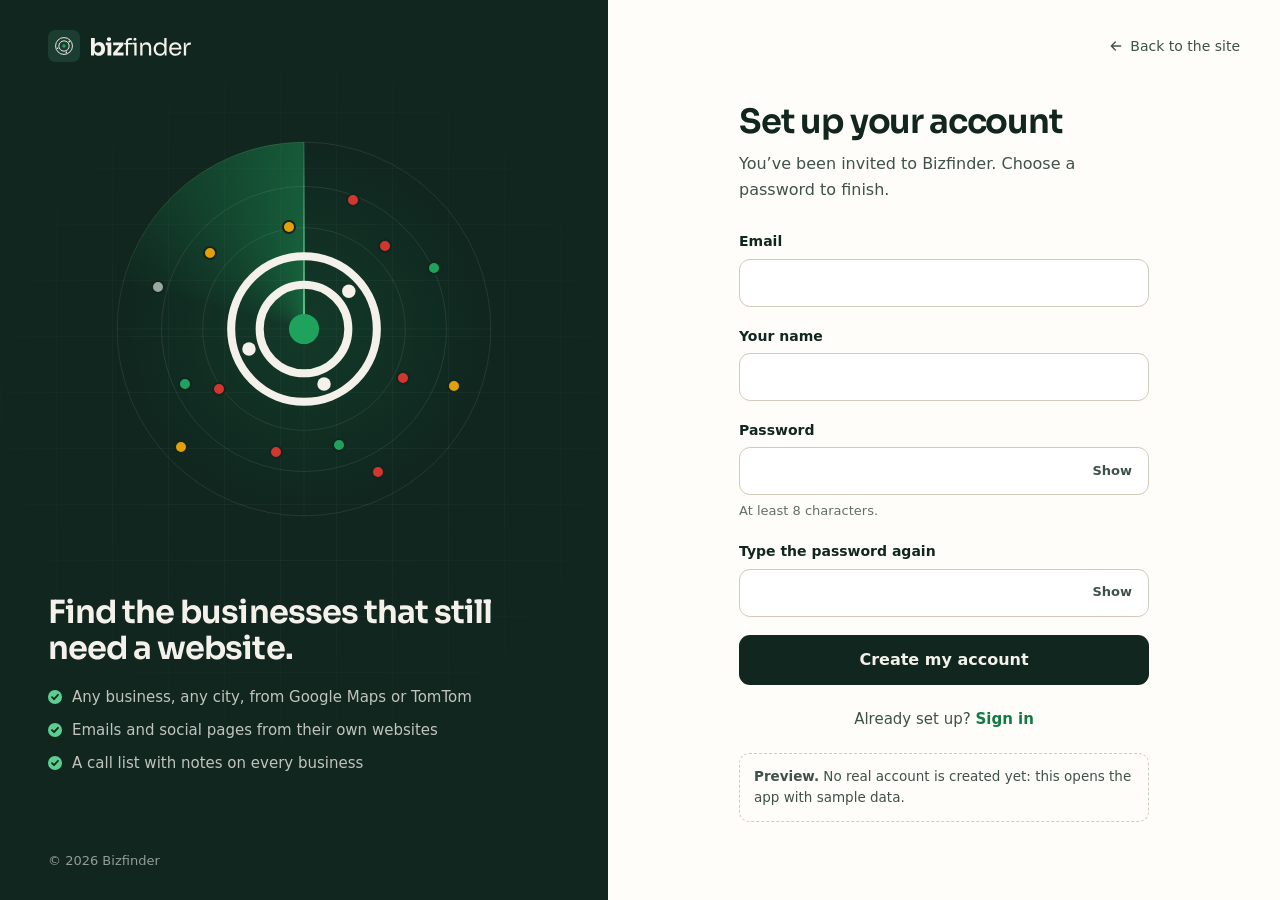
==== accept-invite.html @ 0b0bac40 "init commit" ====
<!doctype html>
<html lang="en">
  <head>
    <meta charset="utf-8" />
    <meta name="viewport" content="width=device-width, initial-scale=1" />
    <title>Set up your account · Bizfinder</title>
    <meta name="description" content="Finish setting up your Bizfinder account." />
    <meta name="theme-color" content="#10261f" />
    <link rel="icon" href="assets/favicon.svg" type="image/svg+xml" />
    <link rel="apple-touch-icon" href="assets/apple-touch-icon.png" />
    <link rel="preload" href="assets/sora-latin-wght-normal.woff2" as="font" type="font/woff2" crossorigin />
    <link rel="stylesheet" href="styles.css" />
    <script>
      document.documentElement.classList.add('js');
    </script>
    <script src="auth.js"></script>
    <script src="forms.js" defer></script>
  </head>
  <body class="auth-page">
    <!-- Shapes reused on the page -->
    <svg width="0" height="0" style="position: absolute" aria-hidden="true">
      <defs>
        <symbol id="wordmark" viewBox="5 -59 322 61"><path fill="currentColor" d="M31.16 1.37Q26.07 1.37 22.19 -0.8Q18.32 -2.96 16.11 -7.07Q13.91 -11.17 13.76 -17.1H15.2V0H5.55V-55.48H17.71V-27.28L14.82 -23.64Q15.05 -29.94 17.21 -34.24Q19.38 -38.53 23.18 -40.7Q26.98 -42.86 31.84 -42.86Q36.1 -42.86 39.56 -41.31Q43.02 -39.75 45.45 -36.9Q47.88 -34.05 49.21 -30.17Q50.54 -26.3 50.54 -21.74V-20.06Q50.54 -15.5 49.21 -11.63Q47.88 -7.75 45.33 -4.83Q42.79 -1.9 39.22 -0.27Q35.64 1.37 31.16 1.37ZM27.97 -8.82Q31.08 -8.82 33.4 -10.34Q35.72 -11.86 37.01 -14.63Q38.3 -17.4 38.3 -20.9Q38.3 -24.47 37.01 -27.13Q35.72 -29.79 33.4 -31.27Q31.08 -32.76 27.97 -32.76Q25.23 -32.76 22.8 -31.46Q20.37 -30.17 18.89 -27.78Q17.4 -25.38 17.4 -21.96V-19.15Q17.4 -15.88 18.96 -13.57Q20.52 -11.25 22.95 -10.03Q25.38 -8.82 27.97 -8.82Z M58.45 0V-41.65H70.61V0ZM52.9 -32.68V-41.65H70.61V-32.68ZM63.16 -45.75Q59.74 -45.75 58.11 -47.54Q56.48 -49.32 56.48 -52.06Q56.48 -54.87 58.11 -56.66Q59.74 -58.44 63.16 -58.44Q66.58 -58.44 68.22 -56.66Q69.85 -54.87 69.85 -52.06Q69.85 -49.32 68.22 -47.54Q66.58 -45.75 63.16 -45.75Z M76.62 0V-8.51L96.16 -31.92V-30.7L94.33 -32.98L95.7 -32.3H76.7V-41.65H109.46V-33.14L89.92 -9.73V-10.87L91.75 -8.59L90.38 -9.35H110.06V0Z" /><path fill="currentColor" d="M117.52 0V-42.64Q117.52 -49.4 121.09 -52.59Q124.66 -55.78 131.58 -55.78H136.6V-49.7H130.36Q127.55 -49.7 126.03 -48.15Q124.51 -46.59 124.51 -43.85V0ZM111.9 -34.66V-40.13H137.36V-34.66Z M144.58 0V-40.58H151.88V0ZM138.35 -34.81V-40.58H151.88V-34.81ZM146.64 -47.12Q144.2 -47.12 143.03 -48.41Q141.85 -49.7 141.85 -51.68Q141.85 -53.66 143.03 -54.95Q144.2 -56.24 146.64 -56.24Q149.07 -56.24 150.25 -54.95Q151.42 -53.66 151.42 -51.68Q151.42 -49.7 150.25 -48.41Q149.07 -47.12 146.64 -47.12Z M163.52 0V-40.58H169.29V-23.18H168.38Q168.38 -29.18 170.01 -33.33Q171.65 -37.47 174.99 -39.63Q178.34 -41.8 183.43 -41.8H183.73Q191.41 -41.8 195.09 -37.01Q198.78 -32.22 198.78 -23.18V0H191.48V-24.7Q191.48 -29.41 188.82 -32.26Q186.16 -35.11 181.53 -35.11Q176.74 -35.11 173.78 -32.15Q170.81 -29.18 170.81 -24.24V0Z M226.6 1.37Q222.27 1.37 218.62 -0.23Q214.98 -1.82 212.28 -4.71Q209.58 -7.6 208.1 -11.4Q206.62 -15.2 206.62 -19.61V-20.98Q206.62 -25.31 208.06 -29.11Q209.5 -32.91 212.13 -35.8Q214.75 -38.68 218.36 -40.32Q221.97 -41.95 226.38 -41.95Q231.01 -41.95 234.81 -40.01Q238.61 -38.08 241.04 -33.97Q243.48 -29.87 243.78 -23.33L240.74 -28.2V-55.48H248.04V0H242.26V-18.01H244.39Q244.08 -11.1 241.5 -6.8Q238.92 -2.51 235 -0.57Q231.09 1.37 226.6 1.37ZM227.59 -5.02Q231.32 -5.02 234.36 -6.69Q237.4 -8.36 239.22 -11.51Q241.04 -14.67 241.04 -18.92V-22.42Q241.04 -26.6 239.18 -29.53Q237.32 -32.45 234.24 -34.01Q231.16 -35.57 227.52 -35.57Q223.49 -35.57 220.41 -33.67Q217.33 -31.77 215.62 -28.35Q213.91 -24.93 213.91 -20.29Q213.91 -15.66 215.66 -12.2Q217.41 -8.74 220.52 -6.88Q223.64 -5.02 227.59 -5.02Z M276.77 1.37Q271.45 1.37 267.58 -0.46Q263.7 -2.28 261.27 -5.28Q258.84 -8.28 257.66 -12.01Q256.48 -15.73 256.48 -19.61V-20.98Q256.48 -24.93 257.66 -28.65Q258.84 -32.38 261.27 -35.38Q263.7 -38.38 267.46 -40.17Q271.22 -41.95 276.32 -41.95Q282.93 -41.95 287.22 -39.1Q291.52 -36.25 293.61 -31.77Q295.7 -27.28 295.7 -22.19V-18.92H259.67V-24.4H290.38L288.7 -21.43Q288.7 -25.76 287.34 -28.92Q285.97 -32.07 283.23 -33.82Q280.5 -35.57 276.32 -35.57Q271.98 -35.57 269.13 -33.59Q266.28 -31.62 264.88 -28.2Q263.47 -24.78 263.47 -20.29Q263.47 -15.96 264.88 -12.5Q266.28 -9.04 269.25 -7.03Q272.21 -5.02 276.77 -5.02Q281.56 -5.02 284.56 -7.14Q287.56 -9.27 288.17 -12.08H295.01Q294.18 -7.9 291.67 -4.86Q289.16 -1.82 285.36 -0.23Q281.56 1.37 276.77 1.37Z M303.53 0V-40.58H309.31V-23.86H309Q309 -32.76 312.92 -36.9Q316.83 -41.04 324.66 -41.04H326.03V-34.5H323.44Q317.36 -34.5 314.1 -31.27Q310.83 -28.04 310.83 -21.96V0Z" /></symbol>
        <symbol id="icon" viewBox="0 0 512 512">
          <rect width="512" height="512" rx="112" fill="#1c3d31" />
          <g transform="translate(96 96) scale(2.5)" fill="#F4F1EA">
            <circle cx="64" cy="64" r="54" fill="none" stroke="#F4F1EA" stroke-width="6" />
            <circle cx="64" cy="64" r="33" fill="none" stroke="#F4F1EA" stroke-width="6" />
            <circle cx="97.3" cy="36" r="5" />
            <circle cx="23.1" cy="78.9" r="5" />
            <circle cx="78.9" cy="104.9" r="5" />
            <circle cx="64" cy="64" r="11" fill="#1FA35C" />
          </g>
        </symbol>
      </defs>
    </svg>

    <div class="auth">
      <section class="auth-art" aria-label="About Bizfinder">
        <a class="logo" href="./" aria-label="Bizfinder home">
          <svg class="logo-icon" aria-hidden="true"><use href="#icon" /></svg>
          <svg class="logo-word" aria-hidden="true"><use href="#wordmark" /></svg>
        </a>
        <div class="radar auth-radar" aria-hidden="true">
          <div class="radar-field"></div>
          <div class="radar-beam"></div>
          <svg class="radar-logo" viewBox="0 0 480 480">
            <circle class="radar-range" cx="240" cy="240" r="236" />
            <circle class="radar-range" cx="240" cy="240" r="180" />
            <circle class="radar-range" cx="240" cy="240" r="128" />
            <path class="radar-cross" d="M240 4v472M4 240h472" />
            <circle class="logo-ring" cx="240" cy="240" r="92" />
            <circle class="logo-ring" cx="240" cy="240" r="56" />
            <g class="logo-moons">
              <circle cx="296.6" cy="192.4" r="8.5" />
              <circle cx="170.5" cy="265.3" r="8.5" />
              <circle cx="265.3" cy="309.5" r="8.5" />
            </g>
            <circle class="logo-core" cx="240" cy="240" r="19" />
          </svg>
          <span class="radar-ping"></span>
          <span class="radar-ping radar-ping-2"></span>
          <div class="radar-pins"><span class="pin pin-none is-lit" style="left:76.0%;top:63.0%;animation-delay:0.40s"></span><span class="pin pin-none is-lit" style="left:27.7%;top:66.0%;animation-delay:0.52s"></span><span class="pin pin-none is-lit" style="left:42.6%;top:82.5%;animation-delay:0.64s"></span><span class="pin pin-none is-lit" style="left:62.9%;top:16.2%;animation-delay:0.76s"></span><span class="pin pin-none is-lit" style="left:69.4%;top:87.8%;animation-delay:0.88s"></span><span class="pin pin-none is-lit" style="left:71.4%;top:28.3%;animation-delay:1.00s"></span><span class="pin pin-social is-lit" style="left:17.7%;top:81.3%;animation-delay:1.12s"></span><span class="pin pin-social is-lit" style="left:46.0%;top:23.4%;animation-delay:1.24s"></span><span class="pin pin-social is-lit" style="left:25.3%;top:30.0%;animation-delay:1.36s"></span><span class="pin pin-social is-lit" style="left:89.5%;top:65.2%;animation-delay:1.48s"></span><span class="pin pin-own is-lit" style="left:84.1%;top:34.1%;animation-delay:1.60s"></span><span class="pin pin-own is-lit" style="left:18.7%;top:64.6%;animation-delay:1.72s"></span><span class="pin pin-own is-lit" style="left:59.3%;top:80.6%;animation-delay:1.84s"></span><span class="pin pin-broken is-lit" style="left:11.6%;top:39.0%;animation-delay:1.96s"></span></div>
        </div>
        <div class="auth-pitch">
          <p class="auth-quote">Find the businesses that still need a website.</p>
          <ul class="auth-points">
            <li>Any business, any city, from Google Maps or TomTom</li>
            <li>Emails and social pages from their own websites</li>
            <li>A call list with notes on every business</li>
          </ul>
        </div>
        <p class="auth-foot">© 2026 Bizfinder</p>
      </section>

      <main class="auth-main" id="main">
        <div class="auth-top">
          <a class="logo auth-logo" href="./" aria-label="Bizfinder home">
            <svg class="logo-icon" aria-hidden="true"><use href="#icon" /></svg>
          <svg class="logo-word" aria-hidden="true"><use href="#wordmark" /></svg>
          </a>
          <a class="auth-back" href="./">
            <svg class="i" viewBox="0 0 24 24" aria-hidden="true"><path d="M19 12H5M11 18l-6-6 6-6" /></svg>
            Back to the site
          </a>
        </div>
        <div class="auth-card">
          <h1>Set up your account</h1>
          <p class="auth-sub">You’ve been invited to Bizfinder. Choose a password to finish.</p>
          <noscript><p class="form-error">This page needs JavaScript. Turn it on and reload the page.</p></noscript>
          <form data-form="invite" method="post" novalidate>
            <p class="form-error" role="alert" hidden></p>
            <div class="field">
              <label for="email">Email</label>
              <input id="email" name="email" type="email" autocomplete="email" required aria-describedby="email-error" inputmode="email" />
              <p class="field-error" id="email-error" hidden></p>
            </div>
            <div class="field">
              <label for="name">Your name</label>
              <input id="name" name="name" type="text" autocomplete="name" required aria-describedby="name-error" />
              <p class="field-error" id="name-error" hidden></p>
            </div>
            <div class="field">
              <label for="password">Password</label>
              <div class="password">
                <input id="password" name="password" type="password" autocomplete="new-password" required aria-describedby="password-hint password-error" />
                <button type="button" class="pw-toggle" data-reveal="password" aria-controls="password" aria-pressed="false">Show</button>
              </div>
              <p class="field-hint" id="password-hint">At least 8 characters.</p>
              <p class="field-error" id="password-error" hidden></p>
            </div>
            <div class="field">
              <label for="confirm">Type the password again</label>
              <div class="password">
                <input id="confirm" name="confirm" type="password" autocomplete="new-password" required aria-describedby="confirm-error" />
                <button type="button" class="pw-toggle" data-reveal="confirm" aria-controls="confirm" aria-pressed="false">Show</button>
              </div>
              <p class="field-error" id="confirm-error" hidden></p>
            </div>
            <button class="btn btn-dark btn-lg btn-block" type="submit" data-busy="Setting up…">Create my account</button>
          </form>
          <p class="auth-alt">Already set up? <a href="signin.html">Sign in</a></p>
          <p class="preview-note" data-preview hidden>
            <b>Preview.</b> No real account is created yet: this opens the app with sample data.
          </p>
        </div>
      </main>
    </div>
  </body>
</html>
---- styles.css ----
/* Bizfinder project page. Colours and type follow the logo (brand/README.txt):
   ink #10261F, cream #F4F1EA, green #1FA35C, Sora for headings. */

@font-face {
  font-family: "Sora";
  src: url("assets/sora-latin-wght-normal.woff2") format("woff2");
  font-weight: 100 800;
  font-display: swap;
  /* Latin only: Georgian falls back to the system font */
  unicode-range: U+0000-00FF, U+0131, U+0152-0153, U+02BB-02BC, U+02C6, U+02DA, U+02DC, U+2000-206F, U+20AC, U+2122, U+2212;
}

:root {
  --ink: #10261f;
  --ink-2: #3e5249;
  --ink-3: #607068;
  --cream: #f4f1ea;
  --paper: #fffdf9;
  --paper-2: #faf7f1;
  --paper-3: #efebe2;
  --line: #e5e0d5;
  --line-strong: #d2cbbc;
  --green: #1fa35c;
  --green-hover: #27b866;
  --green-text: #137a44;
  --green-light: #5ccf8f;
  --green-soft: #e3f1e7;
  --dark-2: #163229;
  --dark-line: rgb(244 241 234 / 0.12);
  --on-dark-2: rgb(244 241 234 / 0.78);
  --on-dark-3: rgb(244 241 234 / 0.58);

  /* Web presence, as in the app: green for a working site, then amber, red for none */
  --k-own: #1fa35c;
  --k-social: #e3a008;
  --k-broken: #5b6b64;
  --k-none: #d1362f;

  --good-bg: #dff1e5;
  --good-ink: #17663a;
  --warn-bg: #fbefcf;
  --warn-ink: #7f5307;
  --bad-bg: #fbe2df;
  --bad-ink: #a2251f;

  --display: "Sora", system-ui, -apple-system, "Segoe UI", Roboto, "Noto Sans Georgian", sans-serif;
  --body: system-ui, -apple-system, "Segoe UI", Roboto, "Noto Sans Georgian", sans-serif;
  --mono: ui-monospace, "SF Mono", Menlo, Consolas, monospace;
  --ease: cubic-bezier(0.2, 0.7, 0.2, 1);
  --shadow: 0 1px 2px rgb(16 38 31 / 0.05), 0 2px 6px rgb(16 38 31 / 0.06);
  --shadow-lg: 0 30px 80px -20px rgb(16 38 31 / 0.35), 0 10px 24px -10px rgb(16 38 31 / 0.2);
  --gutter: 20px;

  color-scheme: light;
}

*,
*::before,
*::after {
  box-sizing: border-box;
}

html {
  scroll-behavior: smooth;
  scroll-padding-top: 80px;
  -webkit-text-size-adjust: 100%;
}

body {
  margin: 0;
  background: var(--cream);
  color: var(--ink);
  font: 16px/1.6 var(--body);
  -webkit-font-smoothing: antialiased;
  overflow-x: hidden;
}

h1,
h2,
h3,
h4,
p,
ul,
ol,
pre {
  margin: 0;
}

ul,
ol {
  padding: 0;
  list-style: none;
}

a {
  color: inherit;
}

button {
  font: inherit;
  color: inherit;
}

/* Hidden stays hidden, even for elements styled as flex (e.g. a .btn) */
[hidden] {
  display: none !important;
}

:focus-visible {
  outline: 2px solid var(--green);
  outline-offset: 3px;
  border-radius: 4px;
}

.wrap {
  width: min(100% - 2 * var(--gutter), 1160px);
  margin-inline: auto;
}

.skip {
  position: absolute;
  top: 8px;
  left: 8px;
  z-index: 100;
  padding: 8px 14px;
  border-radius: 8px;
  background: var(--cream);
  color: var(--ink);
  translate: 0 -150%;
}

.skip:focus {
  translate: 0 0;
}

.i {
  width: 18px;
  height: 18px;
  flex: none;
  fill: none;
  stroke: currentColor;
  stroke-width: 2;
  stroke-linecap: round;
  stroke-linejoin: round;
}

.i-gh {
  width: 18px;
  height: 18px;
  flex: none;
}

/* ---------- Buttons ---------- */
.btn {
  display: inline-flex;
  align-items: center;
  justify-content: center;
  gap: 8px;
  height: 42px;
  padding: 0 18px;
  border: 1px solid transparent;
  border-radius: 11px;
  font-weight: 600;
  white-space: nowrap;
  text-decoration: none;
  transition:
    background 0.2s,
    border-color 0.2s,
    translate 0.2s var(--ease),
    box-shadow 0.2s;
}

.btn:hover {
  translate: 0 -2px;
}

.btn-sm {
  height: 36px;
  padding: 0 13px;
  font-size: 14px;
}

.btn-lg {
  height: 50px;
  padding: 0 22px;
  font-size: 16px;
}

.btn-green {
  background: var(--green);
  color: var(--ink);
  box-shadow: 0 10px 30px -10px rgb(31 163 92 / 0.7);
}

.btn-green:hover {
  background: var(--green-hover);
}

.btn-ghost {
  border-color: rgb(244 241 234 / 0.28);
  color: var(--cream);
}

.btn-ghost:hover {
  border-color: rgb(244 241 234 / 0.5);
  background: rgb(244 241 234 / 0.07);
}

.btn-dark {
  background: var(--ink);
  color: var(--cream);
}

.btn-dark:hover {
  background: #1e3d33;
}

/* ---------- Header ---------- */
.top {
  position: sticky;
  top: 0;
  z-index: 50;
  border-bottom: 1px solid transparent;
  background: rgb(16 38 31 / 0.96);
  color: var(--cream);
  -webkit-backdrop-filter: blur(14px) saturate(1.4);
  backdrop-filter: blur(14px) saturate(1.4);
  transition:
    border-color 0.3s,
    box-shadow 0.3s;
}

.top.is-scrolled {
  border-color: var(--dark-line);
  box-shadow: 0 10px 30px -20px rgb(0 0 0 / 0.6);
}

.top-row {
  display: flex;
  align-items: center;
  gap: 24px;
  height: 66px;
}

.logo {
  display: inline-flex;
  align-items: center;
  gap: 10px;
  color: inherit;
  text-decoration: none;
}

.logo-icon {
  width: 32px;
  height: 32px;
  flex: none;
}

.logo-word {
  width: 102px;
  height: 19px;
}

.top-nav {
  display: flex;
  gap: 4px;
  margin-left: auto;
}

.top-nav a {
  padding: 8px 12px;
  border-radius: 8px;
  color: var(--on-dark-2);
  font-size: 15px;
  font-weight: 500;
  text-decoration: none;
  transition:
    color 0.2s,
    background 0.2s;
}

.top-nav a:hover {
  background: rgb(244 241 234 / 0.07);
  color: var(--cream);
}

.top-actions {
  display: flex;
  align-items: center;
  gap: 6px;
}

.top-link {
  padding: 8px 12px;
  border-radius: 8px;
  color: var(--cream);
  font-size: 15px;
  font-weight: 600;
  text-decoration: none;
  transition: background 0.2s;
}

.top-link:hover {
  background: rgb(244 241 234 / 0.08);
}

/* ---------- Hero ---------- */
.hero {
  position: relative;
  overflow: hidden;
  padding: 72px 0 110px;
  background: var(--ink);
  color: var(--cream);
}

.hero::before {
  /* a faint map grid */
  content: "";
  position: absolute;
  inset: 0;
  background-image:
    linear-gradient(rgb(244 241 234 / 0.035) 1px, transparent 1px),
    linear-gradient(90deg, rgb(244 241 234 / 0.035) 1px, transparent 1px);
  background-size: 56px 56px;
  -webkit-mask-image: radial-gradient(ellipse 80% 70% at 70% 45%, #000 30%, transparent 75%);
  mask-image: radial-gradient(ellipse 80% 70% at 70% 45%, #000 30%, transparent 75%);
}

.hero-glow {
  position: absolute;
  top: -20%;
  right: -10%;
  width: 70vw;
  height: 70vw;
  max-width: 900px;
  max-height: 900px;
  border-radius: 50%;
  background: radial-gradient(circle, rgb(31 163 92 / 0.22), transparent 62%);
  pointer-events: none;
}

.hero-grid {
  position: relative;
  display: grid;
  grid-template-columns: minmax(0, 1.05fr) minmax(0, 0.95fr);
  align-items: center;
  gap: 48px;
}

.eyebrow-pill {
  display: inline-flex;
  align-items: center;
  gap: 10px;
  padding: 6px 14px 6px 12px;
  border: 1px solid var(--dark-line);
  border-radius: 999px;
  background: rgb(244 241 234 / 0.05);
  color: var(--on-dark-2);
  font-size: 14px;
  font-weight: 500;
}

.live-dot {
  position: relative;
  width: 8px;
  height: 8px;
  border-radius: 50%;
  background: var(--green);
}

.live-dot::after {
  content: "";
  position: absolute;
  inset: 0;
  border-radius: 50%;
  background: var(--green);
  animation: live 2s ease-out infinite;
}

@keyframes live {
  to {
    scale: 3;
    opacity: 0;
  }
}

.hero h1 {
  margin-top: 22px;
  font-family: var(--display);
  font-size: clamp(2.5rem, 5.4vw, 4.4rem);
  font-weight: 650;
  line-height: 1.03;
  letter-spacing: -0.04em;
  text-wrap: balance;
}

.lead {
  max-width: 34em;
  margin-top: 22px;
  color: var(--on-dark-2);
  font-size: clamp(1.05rem, 1.5vw, 1.2rem);
  line-height: 1.6;
}

.hero-cta {
  display: flex;
  flex-wrap: wrap;
  gap: 12px;
  margin-top: 32px;
}

.hero-facts {
  display: flex;
  flex-wrap: wrap;
  gap: 8px 22px;
  margin-top: 34px;
  color: var(--on-dark-3);
  font-size: 14px;
}

.hero-facts li {
  display: flex;
  align-items: center;
  gap: 8px;
}

.hero-facts li::before,
.auth-points li::before {
  content: "";
  width: 14px;
  height: 14px;
  border-radius: 50%;
  background:
    url("data:image/svg+xml,%3Csvg xmlns='http://www.w3.org/2000/svg' viewBox='0 0 14 14'%3E%3Cpath d='M4 7.2l2 2 4-4.4' fill='none' stroke='%2310261f' stroke-width='1.8' stroke-linecap='round' stroke-linejoin='round'/%3E%3C/svg%3E")
      center / 14px no-repeat,
    var(--green-light);
}

/* Hero entrance */
.js .hero-text > * {
  animation: rise 0.9s var(--ease) both;
}

.js .hero-text > :nth-child(2) {
  animation-delay: 0.08s;
}

.js .hero-text > :nth-child(3) {
  animation-delay: 0.16s;
}

.js .hero-text > :nth-child(4) {
  animation-delay: 0.24s;
}

.js .hero-text > :nth-child(5) {
  animation-delay: 0.32s;
}

.js .hero-visual {
  animation: appear 1.2s var(--ease) 0.2s both;
}

@keyframes rise {
  from {
    opacity: 0;
    translate: 0 22px;
  }
}

@keyframes appear {
  from {
    opacity: 0;
    scale: 0.92;
  }
}

/* ---------- Radar ---------- */
.hero-visual {
  position: relative;
  width: min(100%, 520px);
  margin-inline: auto;
}

.radar {
  position: relative;
  aspect-ratio: 1;
}

.radar-field {
  position: absolute;
  inset: 1%;
  border-radius: 50%;
  background: radial-gradient(circle, rgb(31 163 92 / 0.16), rgb(31 163 92 / 0.03) 55%, transparent 72%);
}

.radar-beam {
  position: absolute;
  inset: 0.8%;
  border-radius: 50%;
  background: conic-gradient(from 0deg, transparent 0deg 285deg, rgb(31 163 92 / 0.02) 285deg, rgb(31 163 92 / 0.42) 360deg);
  opacity: 0;
  transition: opacity 0.6s ease;
  will-change: transform;
}

.radar-beam::after {
  /* the leading edge */
  content: "";
  position: absolute;
  top: 0;
  left: 50%;
  width: 2px;
  height: 50%;
  translate: -50% 0;
  background: linear-gradient(to top, rgb(92 207 143 / 0.95), rgb(92 207 143 / 0.1));
}

.radar.is-sweeping .radar-beam {
  opacity: 1;
}

.radar-logo {
  position: absolute;
  inset: 0;
  width: 100%;
  height: 100%;
}

.radar-range {
  fill: none;
  stroke: rgb(244 241 234 / 0.1);
  stroke-width: 1.2;
}

.radar-cross {
  stroke: rgb(244 241 234 / 0.06);
  stroke-width: 1;
}

.logo-ring {
  fill: none;
  stroke: var(--cream);
  stroke-width: 10.2;
}

.logo-moons {
  fill: var(--cream);
  transform-box: view-box;
  transform-origin: 240px 240px;
  animation: orbit 30s linear infinite;
}

.logo-core {
  fill: var(--green);
}

@keyframes orbit {
  to {
    rotate: 360deg;
  }
}

.radar-ping {
  position: absolute;
  top: 50%;
  left: 50%;
  width: 8%;
  aspect-ratio: 1;
  margin: -4% 0 0 -4%;
  border: 2px solid var(--green);
  border-radius: 50%;
  opacity: 0;
  animation: ping 3.4s ease-out infinite;
}

.radar-ping-2 {
  animation-delay: 1.7s;
}

@keyframes ping {
  0% {
    opacity: 0.8;
    scale: 1;
  }
  100% {
    opacity: 0;
    scale: 5.5;
  }
}

.radar-pins {
  position: absolute;
  inset: 0;
}

.pin {
  position: absolute;
  width: 14px;
  height: 14px;
  margin: -7px 0 0 -7px;
  border: 2px solid var(--ink);
  border-radius: 50%;
  opacity: 0;
  scale: 0;
  transition:
    opacity 0.6s ease,
    scale 0.6s ease;
}

.pin::after {
  content: "";
  position: absolute;
  inset: -2px;
  border: 2px solid currentColor;
  border-radius: 50%;
  opacity: 0;
}

.pin-none {
  background: var(--k-none);
  color: var(--k-none);
}

.pin-social {
  background: var(--k-social);
  color: var(--k-social);
}

.pin-broken {
  background: #9aa8a1;
  color: #9aa8a1;
}

.pin-own {
  background: var(--k-own);
  color: var(--k-own);
}

.pin.is-lit {
  opacity: 1;
  scale: 1;
  transition: none;
  animation: pin-in 0.55s cubic-bezier(0.2, 0.9, 0.3, 1.5) both;
}

.pin.is-lit::after {
  animation: pin-ring 0.9s ease-out both;
}

.pin.is-out {
  opacity: 0;
  scale: 0.4;
}

@keyframes pin-in {
  from {
    opacity: 0;
    scale: 0;
  }
}

@keyframes pin-ring {
  0% {
    opacity: 0.9;
    scale: 1;
  }
  100% {
    opacity: 0;
    scale: 3;
  }
}

.float-card {
  position: absolute;
  z-index: 2;
  border: 1px solid rgb(16 38 31 / 0.08);
  border-radius: 14px;
  background: var(--paper);
  color: var(--ink);
  box-shadow: 0 24px 50px -18px rgb(0 0 0 / 0.55);
}

.search-card {
  top: 3%;
  left: -6%;
  display: grid;
  gap: 6px;
  width: 248px;
  padding: 12px 14px;
  animation: bob 7s ease-in-out infinite;
}

.search-field {
  display: flex;
  align-items: center;
  gap: 8px;
  height: 38px;
  padding: 0 10px;
  border: 1.5px solid var(--green);
  border-radius: 9px;
  box-shadow: 0 0 0 3px var(--green-soft);
  font-weight: 500;
}

.search-field .i {
  width: 16px;
  height: 16px;
  color: var(--ink-3);
}

.search-query {
  display: inline-flex;
  align-items: center;
  min-width: 0;
  overflow: hidden;
  white-space: nowrap;
}

.caret {
  width: 1.5px;
  height: 18px;
  margin-left: 1px;
  background: var(--ink);
  animation: blink 1s steps(1) infinite;
}

@keyframes blink {
  50% {
    opacity: 0;
  }
}

.search-where {
  display: flex;
  align-items: center;
  gap: 6px;
  padding-left: 2px;
  color: var(--ink-3);
  font-size: 13px;
}

.search-where .i {
  width: 14px;
  height: 14px;
}

.found-card {
  right: -4%;
  bottom: 6%;
  display: flex;
  align-items: center;
  gap: 12px;
  padding: 12px 16px 12px 14px;
  animation: bob 7s ease-in-out -3.5s infinite;
}

.found-num {
  min-width: 2ch;
  color: var(--green-text);
  font-family: var(--display);
  font-size: 34px;
  font-weight: 650;
  line-height: 1;
  font-variant-numeric: tabular-nums;
  text-align: right;
}

.found-text {
  color: var(--ink-2);
  font-size: 13px;
  line-height: 1.35;
}

.found-text b {
  color: var(--ink);
  font-variant-numeric: tabular-nums;
}

@keyframes bob {
  50% {
    translate: 0 -8px;
  }
}

/* ---------- Sections ---------- */
.section-head {
  max-width: 760px;
  margin-bottom: 44px;
}

.kicker {
  margin-bottom: 14px;
  color: var(--green-text);
  font-size: 13px;
  font-weight: 700;
  letter-spacing: 0.12em;
  text-transform: uppercase;
}

.kicker-light {
  color: var(--green-light);
}

h2 {
  font-family: var(--display);
  font-size: clamp(1.9rem, 3.8vw, 3rem);
  font-weight: 650;
  line-height: 1.08;
  letter-spacing: -0.035em;
  text-wrap: balance;
}

.section-head p:not(.kicker) {
  max-width: 40em;
  margin-top: 16px;
  color: var(--ink-2);
  font-size: 1.1rem;
}

.js .reveal {
  opacity: 0;
  translate: 0 26px;
  transition:
    opacity 0.8s var(--ease),
    translate 0.8s var(--ease);
}

.js .reveal.is-in {
  opacity: 1;
  translate: 0 0;
}

/* ---------- Demo window ---------- */
.demo-section {
  padding: 110px 0 120px;
}

.window {
  overflow: hidden;
  border: 1px solid var(--line);
  border-radius: 18px;
  background: var(--paper);
  box-shadow: var(--shadow-lg);
}

.window-bar {
  display: flex;
  align-items: center;
  gap: 14px;
  height: 44px;
  padding: 0 14px;
  border-bottom: 1px solid var(--line);
  background: var(--paper-2);
}

.window-dots {
  display: inline-flex;
  gap: 7px;
}

.window-dots i {
  width: 12px;
  height: 12px;
  border-radius: 50%;
  background: #ed6a5e;
}

.window-dots i:nth-child(2) {
  background: #f4bf4f;
}

.window-dots i:nth-child(3) {
  background: #61c554;
}

.window-url {
  margin-inline: auto;
  padding: 3px 14px;
  border-radius: 7px;
  background: var(--paper-3);
  color: var(--ink-3);
  font: 12px var(--mono);
}

.window-tag {
  padding: 3px 10px;
  border-radius: 999px;
  background: var(--green-soft);
  color: var(--green-text);
  font-size: 12px;
  font-weight: 600;
  white-space: nowrap;
}

.app {
  display: grid;
  grid-template-columns: 196px minmax(0, 1fr) 292px;
  min-height: 600px;
  font-size: 13px;
  line-height: 1.45;
}

.app-side {
  display: flex;
  flex-direction: column;
  gap: 12px;
  padding: 14px 10px;
  border-right: 1px solid var(--line);
  background: var(--paper);
}

.app-brand {
  display: flex;
  align-items: center;
  gap: 8px;
  padding: 0 4px;
}

.app-brand-icon {
  width: 26px;
  height: 26px;
}

.app-brand-word {
  width: 80px;
  height: 15px;
  color: var(--ink);
}

.app-new {
  display: flex;
  align-items: center;
  justify-content: center;
  gap: 6px;
  height: 32px;
  border-radius: 8px;
  background: var(--ink);
  color: var(--cream);
  font-weight: 500;
}

.app-new .i {
  width: 15px;
  height: 15px;
}

.app-side-head {
  padding: 4px 6px 0;
  color: var(--ink-3);
  font-size: 10px;
  font-weight: 600;
  letter-spacing: 0.08em;
  text-transform: uppercase;
}

.app-saved {
  display: grid;
  gap: 2px;
}

.app-saved li {
  display: grid;
  padding: 7px 9px;
  border-radius: 8px;
}

.app-saved li.is-on {
  background: var(--green-soft);
  box-shadow: inset 3px 0 0 var(--green);
}

.app-saved b {
  font-weight: 500;
}

.app-saved span {
  color: var(--ink-3);
  font-size: 11px;
}

.app-main {
  min-width: 0;
  padding: 16px 18px 18px;
  background: var(--cream);
}

.app-eyebrow {
  color: var(--ink-3);
  font-size: 11px;
  font-weight: 500;
}

.app-title {
  margin-top: 2px;
  font-family: var(--display);
  font-size: 18px;
  font-weight: 650;
  letter-spacing: -0.02em;
}

.app-title span {
  color: var(--ink-3);
  font-weight: 500;
}

.app-tiles {
  display: grid;
  grid-template-columns: repeat(4, minmax(0, 1fr));
  gap: 8px;
  margin-top: 12px;
}

.tile {
  display: grid;
  min-width: 0;
  padding: 9px 11px;
  border: 1px solid var(--line);
  border-radius: 10px;
  background: var(--paper);
}

.tile-label {
  overflow: hidden;
  color: var(--ink-2);
  font-size: 11px;
  white-space: nowrap;
  text-overflow: ellipsis;
}

.tile-value {
  font-family: var(--display);
  font-size: 21px;
  font-weight: 650;
  letter-spacing: -0.02em;
  font-variant-numeric: tabular-nums;
}

.tile-sub {
  overflow: hidden;
  color: var(--ink-3);
  font-size: 11px;
  white-space: nowrap;
  text-overflow: ellipsis;
}

.app-tabs {
  display: inline-flex;
  margin-top: 12px;
  padding: 3px;
  border-radius: 9px;
  background: var(--paper-3);
}

.app-tabs button {
  display: inline-flex;
  align-items: center;
  gap: 6px;
  height: 28px;
  padding: 0 11px;
  border: 0;
  border-radius: 7px;
  background: transparent;
  color: var(--ink-2);
  font-size: 13px;
  font-weight: 500;
  cursor: pointer;
}

.app-tabs button .i {
  width: 14px;
  height: 14px;
}

.app-tabs button[aria-selected="true"] {
  background: var(--paper);
  color: var(--ink);
  box-shadow: var(--shadow);
}

.app-chips {
  display: flex;
  flex-wrap: wrap;
  gap: 6px;
  margin: 10px 0 12px;
}

.chip {
  display: inline-flex;
  align-items: center;
  gap: 6px;
  height: 28px;
  padding: 0 11px;
  border: 1px solid var(--line-strong);
  border-radius: 14px;
  background: var(--paper);
  color: var(--ink-2);
  font-size: 12px;
  font-weight: 500;
  cursor: pointer;
  transition:
    background 0.15s,
    color 0.15s,
    border-color 0.15s;
}

.chip:hover {
  color: var(--ink);
}

.chip[aria-pressed="true"] {
  border-color: var(--ink);
  background: var(--ink);
  color: var(--paper);
}

.chip .count {
  opacity: 0.7;
  font-variant-numeric: tabular-nums;
}

.dot {
  display: inline-block;
  width: 8px;
  height: 8px;
  flex: none;
  border-radius: 50%;
  background: var(--line-strong);
}

.dot-none {
  background: var(--k-none);
}

.dot-social {
  background: var(--k-social);
}

.dot-broken {
  background: var(--k-broken);
}

.dot-own {
  background: var(--k-own);
}

/* Table */
.t {
  overflow: hidden;
  border: 1px solid var(--line);
  border-radius: 10px;
  background: var(--paper);
}

.t-head,
.t-row {
  display: grid;
  grid-template-columns: 30px minmax(0, 1.45fr) minmax(0, 0.7fr) minmax(0, 0.85fr) minmax(0, 1.1fr) minmax(0, 1.5fr);
  align-items: center;
  min-height: 36px;
}

.t-head {
  border-bottom: 1px solid var(--line);
  background: var(--paper-2);
  color: var(--ink-2);
  font-size: 11px;
  font-weight: 600;
}

.t-head > span,
.t-row > span {
  min-width: 0;
  overflow: hidden;
  padding: 0 8px;
  white-space: nowrap;
  text-overflow: ellipsis;
}

.t-head > span:first-child,
.t-row > span:first-child {
  color: var(--ink-3);
  font-size: 11px;
  text-align: right;
}

.t-row {
  width: 100%;
  padding: 0;
  border: 0;
  border-bottom: 1px solid var(--line);
  background: var(--paper);
  font-size: 13px;
  text-align: left;
  cursor: pointer;
  transition: background 0.15s;
}

.t-row:last-child {
  border-bottom: 0;
}

.t-row:nth-child(even) {
  background: #fbf9f4;
}

.t-row:hover {
  background: #f2f5ef;
}

.t-row[aria-pressed="true"] {
  background: #e3f0e6;
}

.t-row .name {
  font-weight: 500;
}

.t-row .phone {
  color: var(--green-text);
  font-variant-numeric: tabular-nums;
}

.is-enter .t-row,
.is-enter .m-pin,
.is-enter .bar-row {
  animation: row-in 0.5s var(--ease) both;
  animation-delay: calc(var(--i, 0) * 40ms);
}

@keyframes row-in {
  from {
    opacity: 0;
    translate: 0 8px;
  }
}

.pill {
  display: inline-flex;
  align-items: center;
  gap: 5px;
  max-width: 100%;
  height: 22px;
  padding: 0 8px;
  overflow: hidden;
  border-radius: 11px;
  background: var(--paper-3);
  color: var(--ink-2);
  font-size: 11.5px;
  font-weight: 500;
  white-space: nowrap;
  text-overflow: ellipsis;
  vertical-align: middle;
}

.pill.good {
  background: var(--good-bg);
  color: var(--good-ink);
}

.pill.warn {
  background: var(--warn-bg);
  color: var(--warn-ink);
}

.pill.bad {
  background: var(--bad-bg);
  color: var(--bad-ink);
}

.pill.pop {
  animation: pop 0.45s cubic-bezier(0.2, 0.9, 0.3, 1.5);
}

@keyframes pop {
  from {
    scale: 0.6;
    opacity: 0;
  }
}

/* Map */
.m {
  position: relative;
  height: 400px;
  overflow: hidden;
  border: 1px solid var(--line);
  border-radius: 10px;
  background: #ecece3;
}

.m-art {
  position: absolute;
  inset: 0;
  width: 100%;
  height: 100%;
}

.m-pin {
  position: absolute;
  width: 16px;
  height: 16px;
  margin: -8px 0 0 -8px;
  padding: 0;
  border: 2px solid #fff;
  border-radius: 50%;
  box-shadow: 0 1px 3px rgb(0 0 0 / 0.3);
  cursor: pointer;
  transition: scale 0.2s var(--ease);
}

.m-pin:hover {
  scale: 1.25;
}

.m-pin[aria-pressed="true"] {
  scale: 1.35;
  box-shadow:
    0 0 0 3px rgb(16 38 31 / 0.85),
    0 2px 6px rgb(0 0 0 / 0.3);
}

.m-pin.kind-none {
  background: var(--k-none);
}

.m-pin.kind-social {
  background: var(--k-social);
}

.m-pin.kind-broken {
  background: var(--k-broken);
}

.m-pin.kind-own {
  background: var(--k-own);
}

.m-legend {
  position: absolute;
  bottom: 12px;
  left: 12px;
  display: grid;
  gap: 3px;
  padding: 9px 11px;
  border: 1px solid var(--line);
  border-radius: 10px;
  background: var(--paper);
  box-shadow: var(--shadow);
  font-size: 11.5px;
}

.m-legend b {
  font-weight: 600;
}

.m-legend span {
  display: flex;
  align-items: center;
  gap: 7px;
}

.m-legend em {
  margin-left: auto;
  padding-left: 14px;
  color: var(--ink-3);
  font-style: normal;
  font-variant-numeric: tabular-nums;
}

/* Summary */
.s {
  display: grid;
  grid-template-columns: repeat(2, minmax(0, 1fr));
  gap: 10px;
}

.s-card {
  padding: 14px 16px;
  border: 1px solid var(--line);
  border-radius: 10px;
  background: var(--paper);
}

.s-card h4 {
  font-family: var(--display);
  font-size: 14px;
  font-weight: 650;
}

.s-card > p {
  margin: 2px 0 12px;
  color: var(--ink-3);
  font-size: 12px;
}

.bars {
  display: grid;
  gap: 10px;
}

.bar-row {
  display: grid;
  grid-template-columns: minmax(0, 1fr) auto;
  gap: 4px 10px;
  font-size: 12.5px;
}

.bar-row > span:first-child {
  display: flex;
  align-items: center;
  gap: 7px;
  min-width: 0;
}

.bar-row > span:nth-child(2) {
  color: var(--ink-2);
  font-variant-numeric: tabular-nums;
}

.bar-row b {
  color: var(--ink);
}

.bar {
  grid-column: 1 / -1;
  height: 8px;
  overflow: hidden;
  border-radius: 4px;
  background: var(--paper-3);
}

.bar i {
  display: block;
  width: 0;
  height: 100%;
  border-radius: 4px;
  background: var(--green);
  transition: width 0.9s var(--ease);
}

/* Drawer */
.app-drawer {
  display: flex;
  flex-direction: column;
  gap: 14px;
  min-width: 0;
  padding: 16px;
  border-left: 1px solid var(--line);
  background: var(--paper);
}

.d-info {
  display: grid;
  gap: 12px;
}

.d-name {
  font-family: var(--display);
  font-size: 18px;
  font-weight: 650;
  line-height: 1.25;
  letter-spacing: -0.015em;
}

.d-sub {
  margin-top: 2px;
  color: var(--ink-2);
}

.d-pills {
  display: flex;
  flex-wrap: wrap;
  gap: 5px;
  margin-top: 9px;
}

.d-actions {
  display: flex;
  flex-wrap: wrap;
  gap: 6px;
}

.d-btn {
  display: inline-flex;
  align-items: center;
  gap: 5px;
  height: 28px;
  padding: 0 10px;
  border: 1px solid var(--line-strong);
  border-radius: 7px;
  background: var(--paper);
  font-size: 12px;
  font-weight: 500;
}

.d-btn .i {
  width: 13px;
  height: 13px;
}

.d-call {
  padding: 12px;
  border: 1px solid var(--line);
  border-radius: 10px;
  background: var(--paper-2);
}

.d-h {
  margin-bottom: 8px;
  color: var(--ink-3);
  font-size: 10px;
  font-weight: 600;
  letter-spacing: 0.08em;
  text-transform: uppercase;
}

.d-opts {
  display: flex;
  flex-wrap: wrap;
  gap: 5px;
}

.call-opt {
  height: 27px;
  padding: 0 10px;
  border: 1px solid var(--line-strong);
  border-radius: 14px;
  background: var(--paper);
  color: var(--ink-2);
  font-size: 12px;
  font-weight: 500;
  cursor: pointer;
  transition:
    background 0.15s,
    color 0.15s,
    border-color 0.15s;
}

.call-opt:hover {
  color: var(--ink);
}

.call-opt[aria-pressed="true"] {
  border-color: var(--ink-2);
  background: var(--paper-3);
  color: var(--ink);
}

.call-opt.good[aria-pressed="true"] {
  border-color: var(--good-ink);
  background: var(--good-bg);
  color: var(--good-ink);
}

.call-opt.warn[aria-pressed="true"] {
  border-color: var(--warn-ink);
  background: var(--warn-bg);
  color: var(--warn-ink);
}

.call-opt.bad[aria-pressed="true"] {
  border-color: var(--bad-ink);
  background: var(--bad-bg);
  color: var(--bad-ink);
}

.call-opt.is-via[aria-pressed="true"] {
  border-color: var(--green);
  background: var(--green-soft);
  color: var(--green-text);
}

.d-field {
  display: block;
  margin: 12px 0 4px;
  font-size: 12px;
  font-weight: 500;
}

.d-note {
  min-height: 52px;
  padding: 7px 9px;
  border: 1px solid var(--line-strong);
  border-radius: 8px;
  background: var(--paper);
  color: var(--ink);
  font-size: 12.5px;
}

.d-note.is-empty {
  color: var(--ink-3);
}

.d-meta {
  margin-top: 9px;
  color: var(--ink-3);
  font-size: 11.5px;
}

.d-facts {
  display: grid;
}

.d-facts div {
  display: grid;
  grid-template-columns: 70px minmax(0, 1fr);
  gap: 8px;
  padding: 7px 0;
  border-bottom: 1px solid var(--line);
  font-size: 12.5px;
}

.d-facts dt {
  color: var(--ink-3);
}

.d-facts dd {
  margin: 0;
  overflow: hidden;
  text-overflow: ellipsis;
}

.d-facts .link {
  color: var(--green-text);
}

/* ---------- Features ---------- */
.features {
  padding: 40px 0 120px;
}

.bento {
  display: grid;
  grid-template-columns: repeat(3, minmax(0, 1fr));
  gap: 16px;
}

.card {
  display: flex;
  flex-direction: column;
  gap: 10px;
  padding: 26px;
  border: 1px solid var(--line);
  border-radius: 20px;
  background: var(--paper);
  transition:
    translate 0.3s var(--ease),
    box-shadow 0.3s,
    opacity 0.8s var(--ease);
}

.card:hover {
  box-shadow: 0 20px 40px -24px rgb(16 38 31 / 0.35);
}

.card h3 {
  font-family: var(--display);
  font-size: 1.2rem;
  font-weight: 650;
  letter-spacing: -0.02em;
}

.card p {
  color: var(--ink-2);
  font-size: 15px;
}

.card-wide {
  grid-column: span 2;
  flex-direction: row;
  align-items: center;
  gap: 28px;
}

.card-wide .card-text {
  display: grid;
  flex: 1;
  gap: 10px;
}

.card-dark {
  grid-column: 1 / -1;
  border-color: var(--ink);
  background: var(--ink);
  color: var(--cream);
}

.card-dark p {
  color: var(--on-dark-2);
}

.bento .card:nth-child(2) {
  transition-delay: 0.06s;
}

.bento .card:nth-child(3) {
  transition-delay: 0.04s;
}

.bento .card:nth-child(4) {
  transition-delay: 0.1s;
}

.bento .card:nth-child(5) {
  transition-delay: 0.16s;
}

.viz {
  min-height: 110px;
  margin-bottom: 8px;
}

.card-wide .viz {
  flex: 1;
  margin: 0;
}

/* Relevance filter */
.viz-filter {
  display: grid;
  gap: 7px;
}

.vf-row {
  display: flex;
  align-items: center;
  gap: 9px;
  padding: 8px 12px;
  border: 1px solid var(--line);
  border-radius: 10px;
  background: var(--paper-2);
  font-size: 14px;
  font-weight: 500;
  transition:
    opacity 0.6s ease,
    translate 0.6s var(--ease),
    background 0.6s;
}

.vf-row em {
  margin-left: auto;
  color: var(--ink-3);
  font-size: 12px;
  font-style: normal;
  font-weight: 400;
}

.vf-row.is-drop {
  position: relative;
}

.vf-row.is-drop::after {
  content: "";
  position: absolute;
  top: 50%;
  left: 12px;
  right: 12px;
  height: 1.5px;
  background: var(--ink-3);
  transform-origin: left;
  scale: 0 1;
  transition: scale 0.6s var(--ease);
}

.is-in .vf-row.is-drop {
  opacity: 0.45;
  translate: 8px 0;
  background: transparent;
  transition-delay: 0.9s;
}

.is-in .vf-row.is-drop::after {
  scale: 1 1;
  transition-delay: 0.6s;
}

.is-in .vf-row.is-drop:nth-child(4),
.is-in .vf-row.is-drop:nth-child(4)::after {
  transition-delay: 1.1s;
}

/* Box-by-box search */
.viz-grid {
  display: grid;
  grid-template-columns: repeat(8, 1fr);
  gap: 5px;
  align-content: center;
}

.viz-grid i {
  aspect-ratio: 1;
  border: 1px solid var(--line-strong);
  border-radius: 5px;
  background: var(--paper-2);
}

.is-in .viz-grid i {
  animation: box 3.6s ease-in-out infinite;
  animation-delay: calc(var(--n) * 0.11s);
}

@keyframes box {
  0%,
  100% {
    border-color: var(--line-strong);
    background: var(--paper-2);
  }
  5% {
    border-color: var(--green);
    background: var(--green);
  }
  12%,
  45% {
    border-color: var(--green);
    background: var(--green-soft);
  }
}

/* Social links */
.viz-social {
  display: flex;
  flex-wrap: wrap;
  align-content: center;
  gap: 7px;
}

.viz-social span {
  display: inline-grid;
  place-items: center;
  min-width: 38px;
  height: 32px;
  padding: 0 8px;
  border: 1px solid var(--line-strong);
  border-radius: 8px;
  background: var(--paper);
  color: var(--ink-2);
  font-size: 13px;
  font-weight: 650;
  opacity: 0;
  scale: 0.6;
  transition:
    opacity 0.4s ease,
    scale 0.5s cubic-bezier(0.2, 0.9, 0.3, 1.5);
}

.viz-social .viz-mail {
  border-color: var(--green);
  background: var(--green-soft);
  color: var(--green-text);
  font-weight: 600;
}

.is-in .viz-social span,
html:not(.js) .viz-social span {
  opacity: 1;
  scale: 1;
}

html:not(.js) .viz-sheet i {
  scale: 1 1;
}

.viz-social span:nth-child(2) { transition-delay: 0.08s; }
.viz-social span:nth-child(3) { transition-delay: 0.16s; }
.viz-social span:nth-child(4) { transition-delay: 0.24s; }
.viz-social span:nth-child(5) { transition-delay: 0.32s; }
.viz-social span:nth-child(6) { transition-delay: 0.4s; }
.viz-social span:nth-child(7) { transition-delay: 0.48s; }
.viz-social span:nth-child(8) { transition-delay: 0.56s; }
.viz-social span:nth-child(9) { transition-delay: 0.7s; }

/* Web presence */
.viz-kinds {
  display: grid;
  gap: 9px;
  align-content: center;
}

.viz-kinds span {
  display: flex;
  align-items: center;
  gap: 9px;
  font-size: 14px;
  font-weight: 500;
}

.viz-kinds span::after {
  content: "";
  height: 6px;
  margin-left: auto;
  border-radius: 3px;
  background: var(--paper-3);
  width: 0;
  transition: width 1s var(--ease);
}

.is-in .viz-kinds span:nth-child(1)::after { width: 46%; background: var(--k-none); }
.is-in .viz-kinds span:nth-child(2)::after { width: 30%; background: var(--k-social); transition-delay: 0.1s; }
.is-in .viz-kinds span:nth-child(3)::after { width: 8%; background: var(--k-broken); transition-delay: 0.2s; }
.is-in .viz-kinds span:nth-child(4)::after { width: 22%; background: var(--k-own); transition-delay: 0.3s; }

/* Spreadsheet */
.viz-sheet {
  display: grid;
  gap: 6px;
  align-content: center;
  padding: 10px;
  border: 1px solid var(--line);
  border-radius: 10px;
  background:
    linear-gradient(90deg, transparent 32%, var(--line) 32%, var(--line) calc(32% + 1px), transparent calc(32% + 1px)),
    var(--paper-2);
}

.viz-sheet i {
  height: 9px;
  border-radius: 3px;
  background: linear-gradient(90deg, var(--ink-3) 0 26%, transparent 26% 36%, var(--line-strong) 36%);
  opacity: 0.55;
  transform-origin: left;
  scale: 0 1;
  transition: scale 0.7s var(--ease);
}

.viz-sheet i:first-child {
  background: linear-gradient(90deg, var(--green) 0 26%, transparent 26% 36%, var(--green) 36%);
  opacity: 0.8;
}

.is-in .viz-sheet i {
  scale: 1 1;
}

.viz-sheet i:nth-child(2) { transition-delay: 0.1s; width: 92%; }
.viz-sheet i:nth-child(3) { transition-delay: 0.2s; width: 80%; }
.viz-sheet i:nth-child(4) { transition-delay: 0.3s; width: 96%; }
.viz-sheet i:nth-child(5) { transition-delay: 0.4s; width: 70%; }
.viz-sheet i:nth-child(6) { transition-delay: 0.5s; width: 86%; }

/* Call results */
.viz-calls {
  display: flex;
  flex-wrap: wrap;
  align-content: center;
  gap: 8px;
}

.viz-calls span {
  height: 34px;
  padding: 0 14px;
  border: 1px solid rgb(244 241 234 / 0.22);
  border-radius: 17px;
  color: var(--on-dark-2);
  font-size: 14px;
  font-weight: 500;
  line-height: 32px;
  transition:
    background 0.35s,
    color 0.35s,
    border-color 0.35s,
    scale 0.35s var(--ease);
}

.viz-calls span.is-on {
  border-color: var(--green-light);
  background: rgb(92 207 143 / 0.16);
  color: var(--green-light);
  scale: 1.06;
}

/* ---------- How it works ---------- */
.how {
  padding: 40px 0 120px;
}

.steps {
  position: relative;
  display: grid;
  grid-template-columns: repeat(3, minmax(0, 1fr));
  gap: 28px;
  counter-reset: step;
}

.step {
  position: relative;
}

.step:not(:last-child)::after {
  content: "";
  position: absolute;
  top: 22px;
  left: 54px;
  right: -20px;
  height: 2px;
  background: linear-gradient(90deg, var(--green), var(--green-light));
  transform-origin: left;
  scale: 0 1;
  transition: scale 0.9s var(--ease) 0.45s;
}

.step.is-in::after {
  scale: 1 1;
}

.step-num {
  position: relative;
  display: grid;
  place-items: center;
  width: 46px;
  height: 46px;
  margin-bottom: 18px;
  border: 2px solid var(--green);
  border-radius: 50%;
  background: var(--cream);
  color: var(--green-text);
  font-family: var(--display);
  font-size: 18px;
  font-weight: 700;
}

.step h3 {
  font-family: var(--display);
  font-size: 1.3rem;
  font-weight: 650;
  letter-spacing: -0.02em;
}

.step p {
  max-width: 30ch;
  margin-top: 6px;
  color: var(--ink-2);
}

.steps .step:nth-child(2) {
  transition-delay: 0.15s;
}

.steps .step:nth-child(3) {
  transition-delay: 0.3s;
}

/* The running search */
.job {
  display: grid;
  gap: 16px;
  max-width: 860px;
  margin: 56px auto 0;
  padding: 24px;
  border: 1px solid var(--line);
  border-radius: 18px;
  background: var(--paper);
  box-shadow: var(--shadow-lg);
}

.job-head {
  display: flex;
  flex-wrap: wrap;
  align-items: flex-start;
  justify-content: space-between;
  gap: 12px;
}

.job-title {
  font-family: var(--display);
  font-size: 18px;
  font-weight: 650;
  letter-spacing: -0.015em;
}

.job-sub {
  color: var(--ink-3);
  font-size: 13px;
}

.job-stop {
  display: inline-flex;
  align-items: center;
  height: 32px;
  padding: 0 12px;
  border: 1px solid var(--line-strong);
  border-radius: 8px;
  font-size: 13px;
  font-weight: 500;
}

.job-steps {
  display: grid;
  grid-template-columns: repeat(3, minmax(0, 1fr));
  gap: 10px;
}

.job-step {
  display: grid;
  grid-template-columns: auto 1fr;
  gap: 2px 10px;
  align-items: center;
  padding: 12px 14px;
  border: 1px solid var(--line);
  border-radius: 12px;
  color: var(--ink-3);
  transition:
    border-color 0.3s,
    background 0.3s,
    color 0.3s;
}

.job-step b {
  font-size: 14px;
  font-weight: 600;
}

.job-step small {
  grid-column: 2;
  font-size: 13px;
  font-variant-numeric: tabular-nums;
}

.job-dot {
  display: grid;
  place-items: center;
  width: 20px;
  height: 20px;
  border: 1.5px solid var(--line-strong);
  border-radius: 50%;
}

.job-step.is-now {
  border-color: var(--green);
  background: var(--green-soft);
  color: var(--ink);
}

.job-step.is-now .job-dot {
  border-color: rgb(31 163 92 / 0.3);
  border-top-color: var(--green);
  animation: spin 0.8s linear infinite;
}

.job-step.is-done {
  color: var(--ink-2);
}

.job-step.is-done .job-dot {
  border-color: var(--good-ink);
  background:
    url("data:image/svg+xml,%3Csvg xmlns='http://www.w3.org/2000/svg' viewBox='0 0 20 20'%3E%3Cpath d='M6 10.3l2.6 2.6 5.4-5.8' fill='none' stroke='%23fffdf9' stroke-width='2' stroke-linecap='round' stroke-linejoin='round'/%3E%3C/svg%3E")
      center / 18px no-repeat,
    var(--good-ink);
}

@keyframes spin {
  to {
    rotate: 360deg;
  }
}

.job-bar {
  height: 6px;
  overflow: hidden;
  border-radius: 3px;
  background: var(--paper-3);
}

.job-bar i {
  display: block;
  width: 0;
  height: 100%;
  border-radius: 3px;
  background: var(--green);
  transition: width 0.3s linear;
}

.job-log {
  height: 128px;
  padding: 12px 14px;
  overflow: hidden;
  border: 1px solid var(--line);
  border-radius: 12px;
  background: var(--paper-2);
  color: var(--ink-2);
  font: 12.5px/1.65 var(--mono);
  white-space: pre-wrap;
}

.job-log span {
  display: block;
  animation: row-in 0.35s var(--ease) both;
}

.job-log .ok {
  color: var(--good-ink);
}

/* ---------- Runs locally ---------- */
.local {
  padding: 110px 0;
  background: var(--ink);
  color: var(--cream);
}

.local-grid {
  display: grid;
  grid-template-columns: minmax(0, 0.9fr) minmax(0, 1.1fr);
  gap: 56px;
  align-items: start;
}

.local-list {
  display: grid;
  gap: 12px;
}

.local-list li {
  display: flex;
  gap: 14px;
  padding: 18px 20px;
  border: 1px solid var(--dark-line);
  border-radius: 16px;
  background: var(--dark-2);
  color: var(--on-dark-2);
}

.local-list b {
  color: var(--cream);
  font-weight: 600;
}

.local-cta {
  display: flex;
  flex-wrap: wrap;
  gap: 12px;
  margin-top: 30px;
}

.local-grid > div > p:not(.kicker) {
  margin-top: 16px;
  color: var(--on-dark-2);
  font-size: 1.05rem;
}

.local-list .i {
  width: 22px;
  height: 22px;
  margin-top: 1px;
  color: var(--green-light);
}

/* ---------- Footer ---------- */
.foot {
  padding: 32px 0 40px;
  border-top: 1px solid var(--line);
}

.foot-row {
  display: flex;
  flex-wrap: wrap;
  align-items: center;
  justify-content: space-between;
  gap: 16px;
  color: var(--ink-2);
  font-size: 14px;
}

.foot .logo {
  color: var(--ink);
}

.foot a:not(.logo) {
  color: var(--green-text);
  font-weight: 500;
}

/* ---------- Smaller screens ---------- */
@media (max-width: 1100px) {
  .app {
    grid-template-columns: 180px minmax(0, 1fr);
  }

  .app-drawer {
    grid-column: 1 / -1;
    display: grid;
    grid-template-columns: minmax(0, 1fr) minmax(0, 1.2fr);
    align-items: start;
    border-top: 1px solid var(--line);
    border-left: 0;
  }

  .search-card {
    left: -2%;
  }

  .found-card {
    right: 0;
  }
}

@media (max-width: 960px) {
  .hero {
    padding: 56px 0 80px;
  }

  .hero-grid {
    grid-template-columns: minmax(0, 1fr);
    gap: 56px;
  }

  .hero-visual {
    width: min(100%, 460px);
  }

  .bento {
    grid-template-columns: repeat(2, minmax(0, 1fr));
  }

  .card-wide {
    grid-column: 1 / -1;
  }

  .local-grid {
    grid-template-columns: minmax(0, 1fr);
    gap: 36px;
  }
}

@media (max-width: 760px) {
  :root {
    --gutter: 16px;
  }

  .top-nav {
    display: none;
  }

  .top-actions {
    margin-left: auto;
  }

  .demo-section,
  .local {
    padding: 80px 0;
  }

  .features,
  .how {
    padding: 20px 0 80px;
  }

  .window {
    border-radius: 14px;
  }

  .window-url {
    display: none;
  }

  .window-tag {
    margin-left: auto;
  }

  .app {
    grid-template-columns: minmax(0, 1fr);
    min-height: 0;
  }

  .app-side {
    display: none;
  }

  .app-main {
    padding: 14px 12px;
  }

  .app-tiles {
    grid-template-columns: repeat(2, minmax(0, 1fr));
  }

  .t-head,
  .t-row {
    grid-template-columns: 24px minmax(0, 1.4fr) minmax(0, 1fr) minmax(0, 1.15fr);
  }

  .t-head > .c-cat,
  .t-row > .c-cat,
  .t-head > .c-phone,
  .t-row > .c-phone {
    display: none;
  }

  .m {
    height: 320px;
  }

  .s {
    grid-template-columns: minmax(0, 1fr);
  }

  .app-drawer {
    grid-template-columns: minmax(0, 1fr);
  }

  .bento {
    grid-template-columns: minmax(0, 1fr);
  }

  .card-wide {
    flex-direction: column;
    align-items: stretch;
  }

  .card {
    padding: 22px;
  }

  .steps {
    grid-template-columns: minmax(0, 1fr);
    gap: 26px;
  }

  .step:not(:last-child)::after {
    top: 48px;
    bottom: -12px;
    left: 22px;
    right: auto;
    width: 2px;
    height: auto;
    background: linear-gradient(var(--green), var(--green-light));
    transform-origin: top;
    scale: 1 0;
  }

  .step.is-in::after {
    scale: 1 1;
  }

  .step {
    padding-left: 66px;
  }

  .step-num {
    position: absolute;
    top: -6px;
    left: 0;
  }

  .job {
    margin-top: 40px;
    padding: 18px;
  }

  .job-steps {
    grid-template-columns: minmax(0, 1fr);
  }

  .search-card {
    top: 0;
    left: 0;
    width: 220px;
  }

  .found-card {
    right: 0;
    bottom: 2%;
  }

  .found-num {
    font-size: 28px;
  }
}

@media (max-width: 480px) {
  .top .logo-word {
    display: none;
  }
}

@media (max-width: 420px) {
  .hero-cta .btn {
    flex: 1 1 100%;
  }

  .search-card {
    width: 200px;
    padding: 10px 11px;
  }

}

/* ---------- Sign-in pages ---------- */
.auth-page {
  background: var(--paper);
}

.auth {
  display: grid;
  grid-template-columns: minmax(0, 0.95fr) minmax(0, 1.05fr);
  min-height: 100vh;
  min-height: 100dvh;
}

.auth-art {
  position: relative;
  display: flex;
  flex-direction: column;
  justify-content: space-between;
  gap: 28px;
  padding: 30px 48px 28px;
  overflow: hidden;
  background: var(--ink);
  color: var(--cream);
}

.auth-art::before {
  content: "";
  position: absolute;
  inset: 0;
  background-image:
    linear-gradient(rgb(244 241 234 / 0.035) 1px, transparent 1px),
    linear-gradient(90deg, rgb(244 241 234 / 0.035) 1px, transparent 1px);
  background-size: 56px 56px;
  -webkit-mask-image: radial-gradient(ellipse 80% 60% at 50% 45%, #000 30%, transparent 75%);
  mask-image: radial-gradient(ellipse 80% 60% at 50% 45%, #000 30%, transparent 75%);
}

.auth-art > * {
  position: relative;
}

.auth-radar {
  width: min(100%, 380px);
  margin-inline: auto;
}

.auth-radar .radar-beam {
  opacity: 1;
  animation: orbit 7s linear infinite;
}

.auth-quote {
  max-width: 15em;
  font-family: var(--display);
  font-size: clamp(1.6rem, 2.5vw, 2.15rem);
  font-weight: 650;
  line-height: 1.12;
  letter-spacing: -0.03em;
}

.auth-points {
  display: grid;
  gap: 9px;
  margin-top: 18px;
  color: var(--on-dark-2);
  font-size: 15px;
}

.auth-points li {
  display: flex;
  align-items: center;
  gap: 10px;
}

.auth-points li::before {
  flex: none;
}

.auth-foot {
  color: var(--on-dark-3);
  font-size: 13px;
}

.auth-main {
  display: flex;
  flex-direction: column;
  padding: 26px 40px 40px;
}

.auth-top {
  display: flex;
  align-items: center;
  justify-content: flex-end;
  min-height: 40px;
}

.auth-logo {
  display: none;
  color: var(--ink);
}

.auth-back {
  display: inline-flex;
  align-items: center;
  gap: 6px;
  color: var(--ink-2);
  font-size: 14px;
  font-weight: 500;
  text-decoration: none;
}

.auth-back:hover {
  color: var(--ink);
}

.auth-back .i {
  width: 16px;
  height: 16px;
}

.auth-card {
  width: min(100%, 410px);
  margin: auto;
  padding: 32px 0;
  animation: rise 0.7s var(--ease) both;
}

.auth-card h1 {
  font-family: var(--display);
  font-size: 2.1rem;
  font-weight: 650;
  line-height: 1.1;
  letter-spacing: -0.035em;
}

.auth-sub {
  margin-top: 10px;
  color: var(--ink-2);
}

.auth-card form {
  display: grid;
  gap: 18px;
  margin-top: 28px;
}

.field {
  display: grid;
  gap: 6px;
}

.field label {
  font-size: 14px;
  font-weight: 600;
}

.field-top {
  display: flex;
  align-items: baseline;
  justify-content: space-between;
  gap: 12px;
}

.field-link {
  color: var(--green-text);
  font-size: 14px;
  font-weight: 500;
  text-decoration: none;
}

.field-link:hover {
  text-decoration: underline;
}

.optional {
  margin-left: 4px;
  color: var(--ink-3);
  font-weight: 400;
}

.field input,
.field textarea {
  width: 100%;
  min-height: 48px;
  padding: 0 14px;
  border: 1px solid var(--line-strong);
  border-radius: 11px;
  background: #fff;
  color: var(--ink);
  font: inherit;
  font-size: 16px;
  transition:
    border-color 0.15s,
    box-shadow 0.15s;
}

.field textarea {
  min-height: 96px;
  padding: 12px 14px;
  line-height: 1.5;
  resize: vertical;
}

.field input::placeholder,
.field textarea::placeholder {
  color: #8a968f;
}

.field input:focus,
.field textarea:focus {
  outline: none;
  border-color: var(--green);
  box-shadow: 0 0 0 3px var(--green-soft);
}

.field input[readonly] {
  background: var(--paper-2);
  color: var(--ink-2);
}

.field [aria-invalid="true"] {
  border-color: var(--bad-ink);
  box-shadow: 0 0 0 3px var(--bad-bg);
}

.field-hint {
  color: var(--ink-3);
  font-size: 13px;
}

.field-error {
  color: var(--bad-ink);
  font-size: 13.5px;
  font-weight: 500;
}

.form-error {
  padding: 10px 12px;
  border-radius: 10px;
  background: var(--bad-bg);
  color: var(--bad-ink);
  font-size: 14px;
  font-weight: 500;
}

.password {
  position: relative;
}

.password input {
  padding-right: 72px;
}

.pw-toggle {
  position: absolute;
  top: 50%;
  right: 6px;
  height: 36px;
  padding: 0 11px;
  border: 0;
  border-radius: 8px;
  background: transparent;
  color: var(--ink-2);
  font-size: 13px;
  font-weight: 600;
  cursor: pointer;
  translate: 0 -50%;
}

.pw-toggle:hover {
  background: var(--paper-3);
  color: var(--ink);
}

.btn-block {
  width: 100%;
}

.btn:disabled {
  cursor: progress;
  translate: 0 0;
}

.btn.is-busy::before {
  content: "";
  width: 16px;
  height: 16px;
  border: 2px solid currentColor;
  border-right-color: transparent;
  border-radius: 50%;
  animation: spin 0.7s linear infinite;
}

.btn-line {
  border-color: var(--line-strong);
  background: transparent;
  color: var(--ink);
}

.btn-line:hover {
  background: var(--paper-3);
}

.auth-alt {
  margin-top: 22px;
  color: var(--ink-2);
  font-size: 15px;
  text-align: center;
}

.auth-alt a {
  color: var(--green-text);
  font-weight: 600;
  text-decoration: none;
}

.auth-alt a:hover {
  text-decoration: underline;
}

.auth-done {
  display: grid;
  justify-items: start;
  gap: 10px;
  margin-top: 28px;
  padding: 24px;
  border: 1px solid var(--line);
  border-radius: 16px;
  background: var(--paper-2);
  outline: none;
  animation: rise 0.5s var(--ease) both;
}

.auth-done h2 {
  font-size: 1.45rem;
}

.auth-done p {
  color: var(--ink-2);
}

.auth-done .btn {
  margin-top: 8px;
}

.done-icon {
  display: grid;
  place-items: center;
  width: 46px;
  height: 46px;
  border-radius: 50%;
  background: var(--green-soft);
  color: var(--green-text);
}

.done-icon svg {
  width: 24px;
  height: 24px;
  fill: none;
  stroke: currentColor;
  stroke-width: 2.4;
  stroke-linecap: round;
  stroke-linejoin: round;
  stroke-dasharray: 24;
  animation: draw 0.6s var(--ease) 0.2s both;
}

@keyframes draw {
  from {
    stroke-dashoffset: 24;
  }
}

.preview-note {
  margin-top: 22px;
  padding: 12px 14px;
  border: 1px dashed var(--line-strong);
  border-radius: 10px;
  color: var(--ink-2);
  font-size: 13.5px;
}

@media (max-width: 900px) {
  .auth {
    grid-template-columns: minmax(0, 1fr);
  }

  .auth-art {
    display: none;
  }

  .auth-main {
    padding: 18px var(--gutter) 32px;
  }

  .auth-top {
    justify-content: space-between;
  }

  .auth-logo {
    display: inline-flex;
  }

  .auth-card {
    padding: 28px 0;
  }
}

/* No motion for people who asked for less of it */
@media (prefers-reduced-motion: reduce) {
  html {
    scroll-behavior: auto;
  }

  *,
  *::before,
  *::after {
    animation-duration: 0.01ms !important;
    animation-iteration-count: 1 !important;
    transition-duration: 0.01ms !important;
    transition-delay: 0s !important;
  }

  .radar-ping,
  .live-dot::after,
  .caret {
    display: none;
  }
}
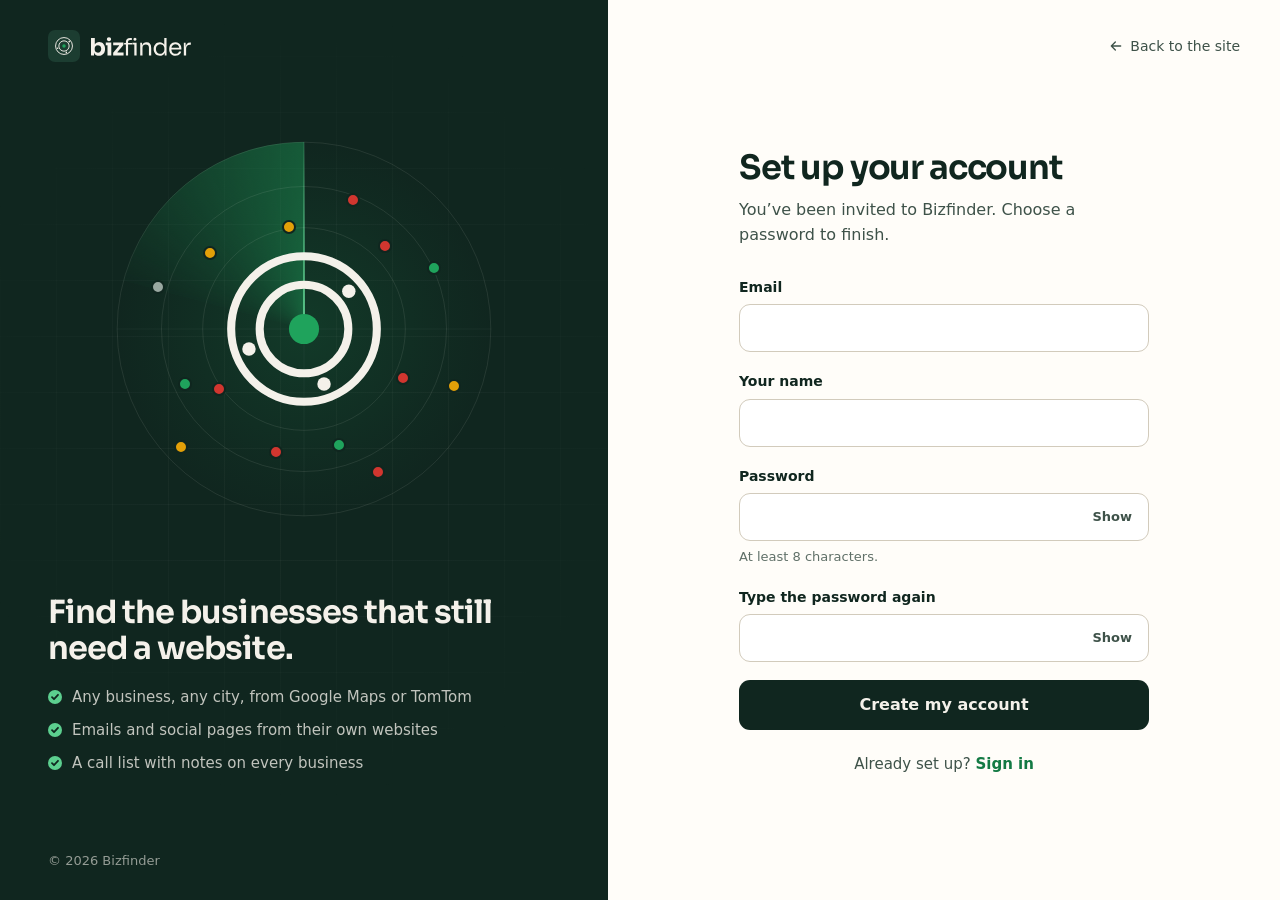
==== commit 3ab713b0: "Remove the preview reminders Drop the Preview notes on the sign-in pages, the Preview · sample data " ====
--- a/accept-invite.html
+++ b/accept-invite.html
@@ -120,9 +120,6 @@
             <button class="btn btn-dark btn-lg btn-block" type="submit" data-busy="Setting up…">Create my account</button>
           </form>
           <p class="auth-alt">Already set up? <a href="signin.html">Sign in</a></p>
-          <p class="preview-note" data-preview hidden>
-            <b>Preview.</b> No real account is created yet: this opens the app with sample data.
-          </p>
         </div>
       </main>
     </div>
--- a/styles.css
+++ b/styles.css
@@ -2858,15 +2858,6 @@
   }
 }
 
-.preview-note {
-  margin-top: 22px;
-  padding: 12px 14px;
-  border: 1px dashed var(--line-strong);
-  border-radius: 10px;
-  color: var(--ink-2);
-  font-size: 13.5px;
-}
-
 @media (max-width: 900px) {
   .auth {
     grid-template-columns: minmax(0, 1fr);
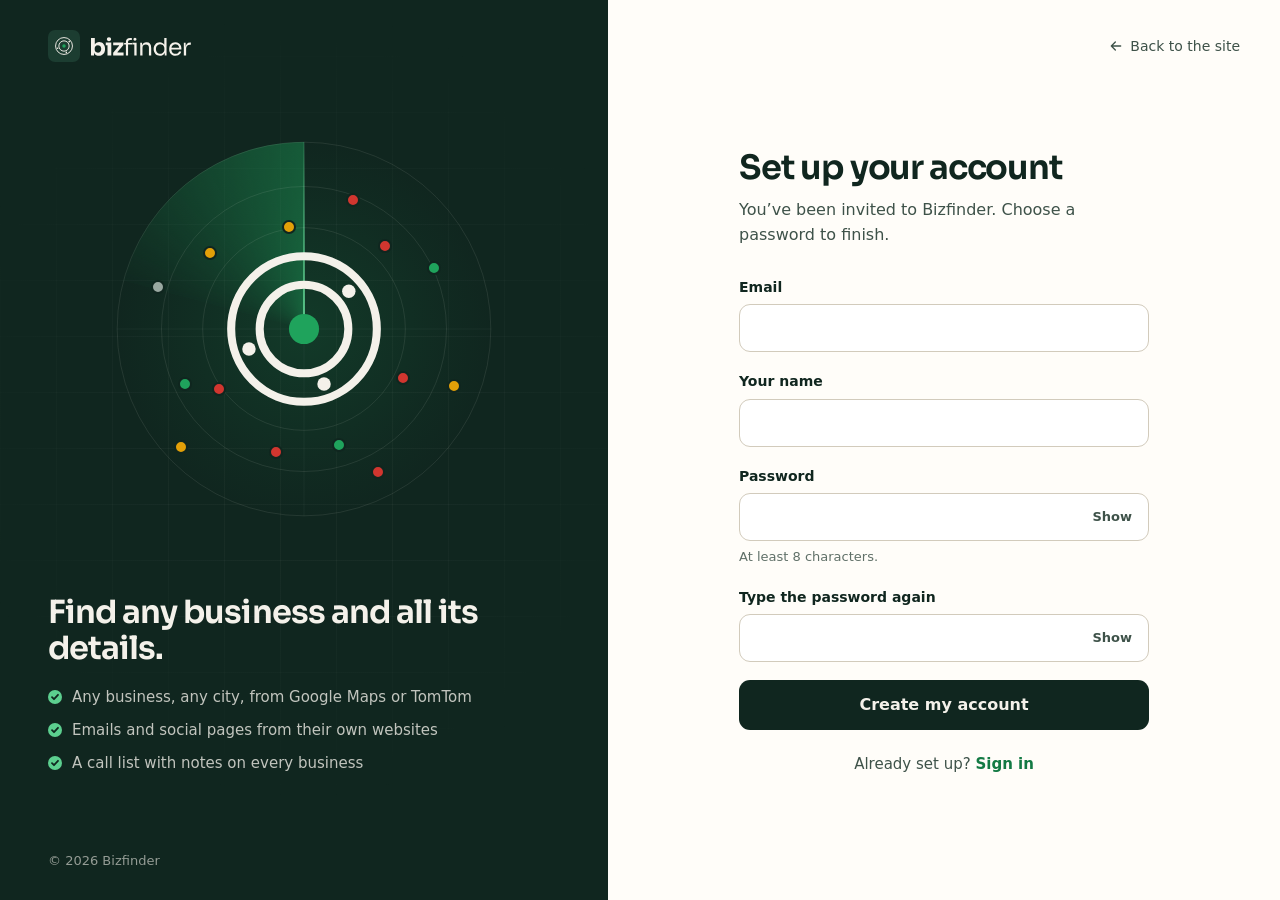
==== commit 96b097e2: "Change the motto to "Find any business and all its details" Use it in the landing page headline, pag" ====
--- a/accept-invite.html
+++ b/accept-invite.html
@@ -63,7 +63,7 @@
           <div class="radar-pins"><span class="pin pin-none is-lit" style="left:76.0%;top:63.0%;animation-delay:0.40s"></span><span class="pin pin-none is-lit" style="left:27.7%;top:66.0%;animation-delay:0.52s"></span><span class="pin pin-none is-lit" style="left:42.6%;top:82.5%;animation-delay:0.64s"></span><span class="pin pin-none is-lit" style="left:62.9%;top:16.2%;animation-delay:0.76s"></span><span class="pin pin-none is-lit" style="left:69.4%;top:87.8%;animation-delay:0.88s"></span><span class="pin pin-none is-lit" style="left:71.4%;top:28.3%;animation-delay:1.00s"></span><span class="pin pin-social is-lit" style="left:17.7%;top:81.3%;animation-delay:1.12s"></span><span class="pin pin-social is-lit" style="left:46.0%;top:23.4%;animation-delay:1.24s"></span><span class="pin pin-social is-lit" style="left:25.3%;top:30.0%;animation-delay:1.36s"></span><span class="pin pin-social is-lit" style="left:89.5%;top:65.2%;animation-delay:1.48s"></span><span class="pin pin-own is-lit" style="left:84.1%;top:34.1%;animation-delay:1.60s"></span><span class="pin pin-own is-lit" style="left:18.7%;top:64.6%;animation-delay:1.72s"></span><span class="pin pin-own is-lit" style="left:59.3%;top:80.6%;animation-delay:1.84s"></span><span class="pin pin-broken is-lit" style="left:11.6%;top:39.0%;animation-delay:1.96s"></span></div>
         </div>
         <div class="auth-pitch">
-          <p class="auth-quote">Find the businesses that still need a website.</p>
+          <p class="auth-quote">Find any business and all its details.</p>
           <ul class="auth-points">
             <li>Any business, any city, from Google Maps or TomTom</li>
             <li>Emails and social pages from their own websites</li>
